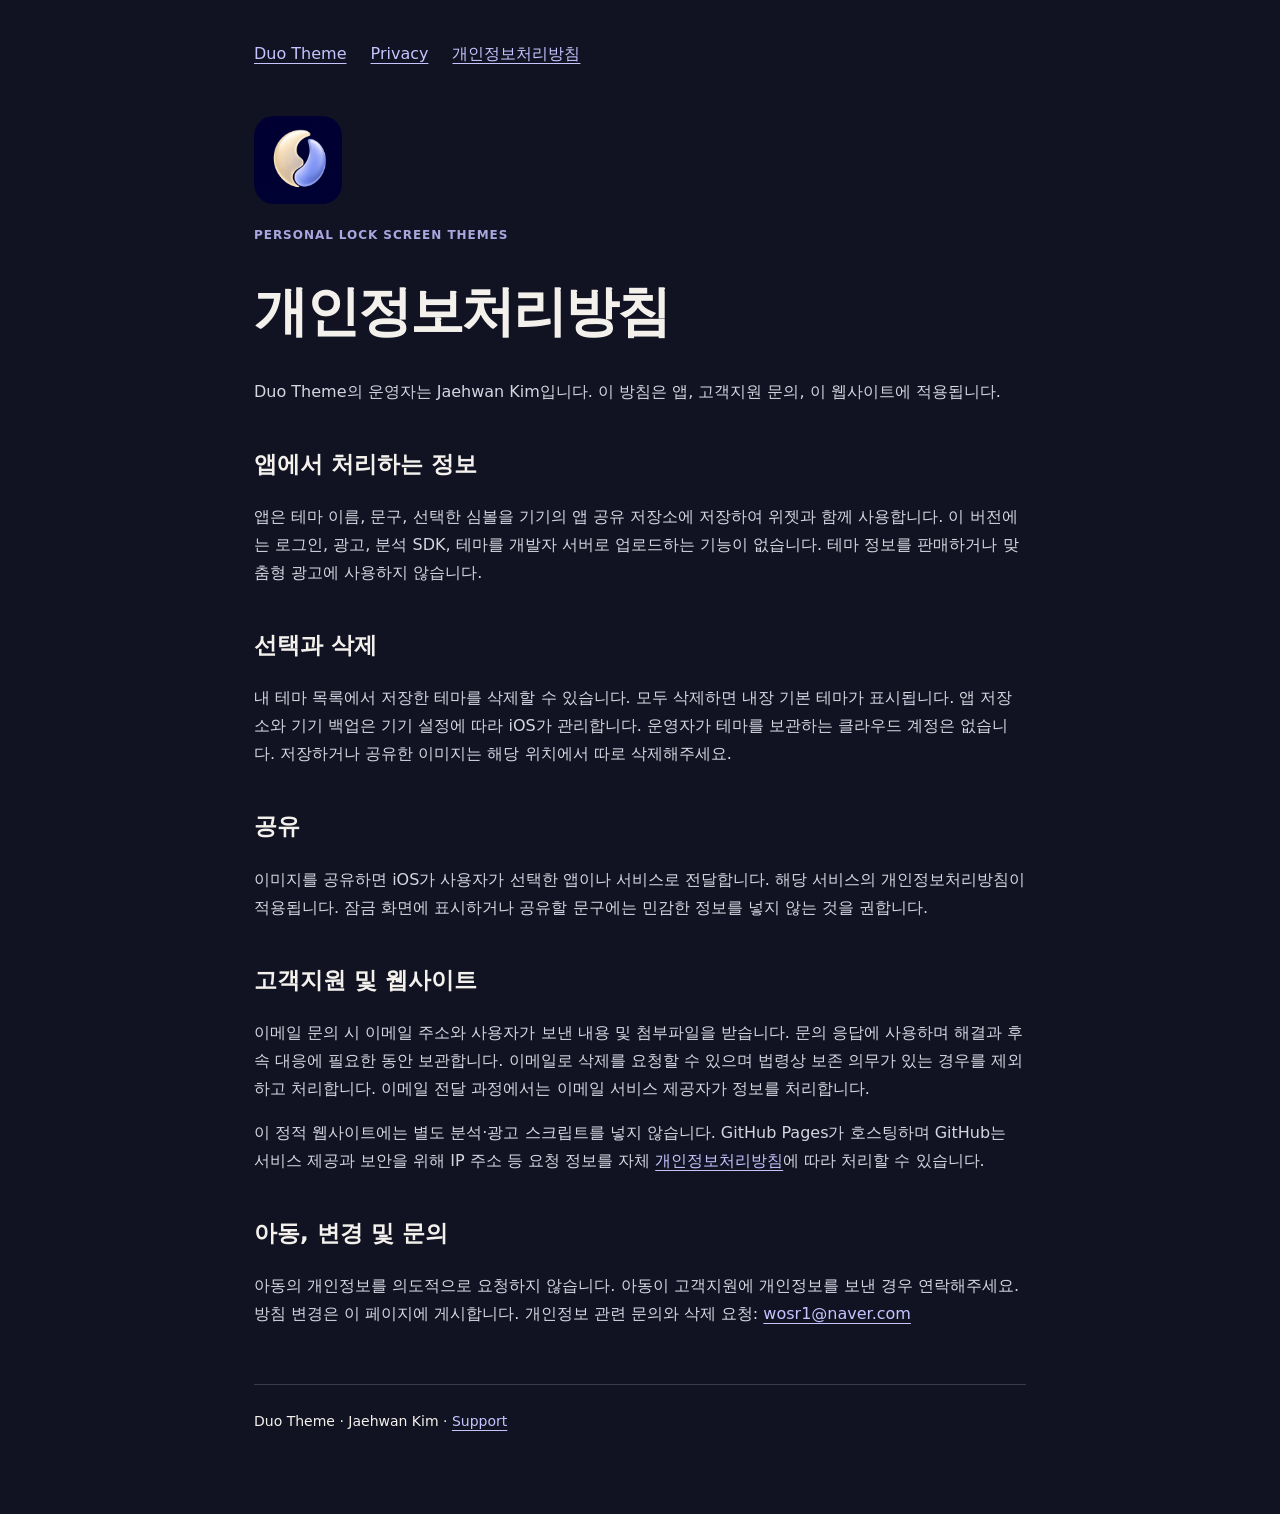
==== privacy-ko.html @ 1d3c8564 "feat: publish Duo Theme support and privacy pages" ====
<!doctype html><html lang="ko"><meta charset="utf-8"><meta name="viewport" content="width=device-width, initial-scale=1"><meta name="description" content="Duo Theme support and privacy information."><title>개인정보처리방침 | Duo Theme</title><link rel="stylesheet" href="style.css"><nav aria-label="Main"><a href="index.html">Duo Theme</a><a href="privacy.html">Privacy</a><a href="privacy-ko.html" lang="ko">개인정보처리방침</a></nav><header><img src="icon.png" alt="Duo Theme"><p class="tag">Personal Lock Screen themes</p></header><main><h1>개인정보처리방침</h1><p>Duo Theme의 운영자는 Jaehwan Kim입니다. 이 방침은 앱, 고객지원 문의, 이 웹사이트에 적용됩니다.</p>
<h2>앱에서 처리하는 정보</h2><p>앱은 테마 이름, 문구, 선택한 심볼을 기기의 앱 공유 저장소에 저장하여 위젯과 함께 사용합니다. 이 버전에는 로그인, 광고, 분석 SDK, 테마를 개발자 서버로 업로드하는 기능이 없습니다. 테마 정보를 판매하거나 맞춤형 광고에 사용하지 않습니다.</p>
<h2>선택과 삭제</h2><p>내 테마 목록에서 저장한 테마를 삭제할 수 있습니다. 모두 삭제하면 내장 기본 테마가 표시됩니다. 앱 저장소와 기기 백업은 기기 설정에 따라 iOS가 관리합니다. 운영자가 테마를 보관하는 클라우드 계정은 없습니다. 저장하거나 공유한 이미지는 해당 위치에서 따로 삭제해주세요.</p>
<h2>공유</h2><p>이미지를 공유하면 iOS가 사용자가 선택한 앱이나 서비스로 전달합니다. 해당 서비스의 개인정보처리방침이 적용됩니다. 잠금 화면에 표시하거나 공유할 문구에는 민감한 정보를 넣지 않는 것을 권합니다.</p>
<h2>고객지원 및 웹사이트</h2><p>이메일 문의 시 이메일 주소와 사용자가 보낸 내용 및 첨부파일을 받습니다. 문의 응답에 사용하며 해결과 후속 대응에 필요한 동안 보관합니다. 이메일로 삭제를 요청할 수 있으며 법령상 보존 의무가 있는 경우를 제외하고 처리합니다. 이메일 전달 과정에서는 이메일 서비스 제공자가 정보를 처리합니다.</p><p>이 정적 웹사이트에는 별도 분석·광고 스크립트를 넣지 않습니다. GitHub Pages가 호스팅하며 GitHub는 서비스 제공과 보안을 위해 IP 주소 등 요청 정보를 자체 <a href="https://docs.github.com/en/site-policy/privacy-policies/github-general-privacy-statement">개인정보처리방침</a>에 따라 처리할 수 있습니다.</p>
<h2>아동, 변경 및 문의</h2><p>아동의 개인정보를 의도적으로 요청하지 않습니다. 아동이 고객지원에 개인정보를 보낸 경우 연락해주세요. 방침 변경은 이 페이지에 게시합니다. 개인정보 관련 문의와 삭제 요청: <a href="mailto:wosr1@naver.com">wosr1@naver.com</a></p></main><footer>Duo Theme · Jaehwan Kim · <a href="mailto:wosr1@naver.com">Support</a></footer></html>
---- style.css ----
:root{color-scheme:light dark;font-family:ui-sans-serif,system-ui,-apple-system,sans-serif;background:#111322;color:#f4f1ed}*{box-sizing:border-box}body{max-width:820px;margin:auto;padding:40px 24px 80px;line-height:1.75}a{color:#c7c3ff;text-underline-offset:4px}nav{display:flex;gap:24px;flex-wrap:wrap;margin-bottom:48px}header{margin:32px 0}h1{font-size:clamp(34px,7vw,54px);line-height:1.1;letter-spacing:-.04em}h2{font-size:23px;margin-top:38px}p,li{color:#d6d6e1}img{width:88px;height:88px;border-radius:20px}section{margin-top:40px}footer{border-top:1px solid #393a4c;margin-top:56px;padding-top:24px;font-size:14px}.tag{color:#aaa6df;font-weight:650;letter-spacing:.08em;text-transform:uppercase;font-size:12px}
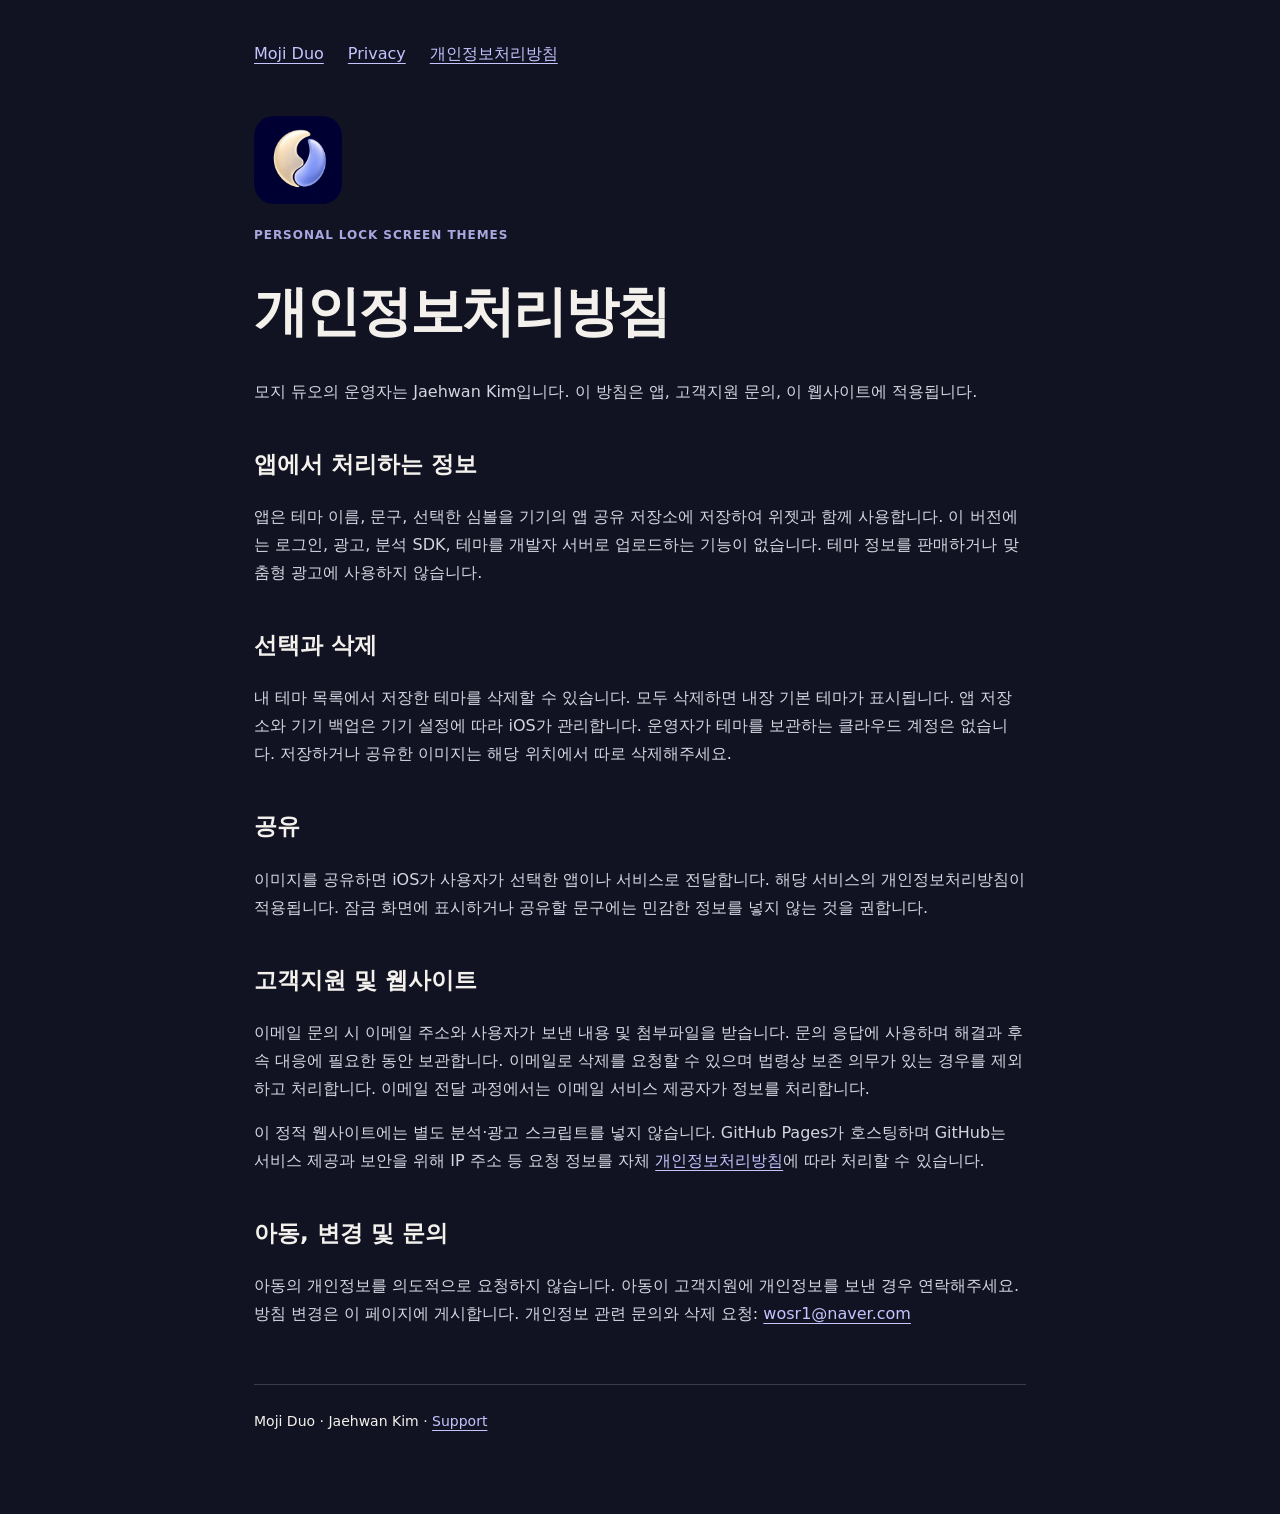
==== commit 00a4f5b5: "Rename app to Moji Duo on support and privacy pages Replace the old app name in page titles, headers" ====
--- a/privacy-ko.html
+++ b/privacy-ko.html
@@ -1,6 +1,6 @@
-<!doctype html><html lang="ko"><meta charset="utf-8"><meta name="viewport" content="width=device-width, initial-scale=1"><meta name="description" content="Duo Theme support and privacy information."><title>개인정보처리방침 | Duo Theme</title><link rel="stylesheet" href="style.css"><nav aria-label="Main"><a href="index.html">Duo Theme</a><a href="privacy.html">Privacy</a><a href="privacy-ko.html" lang="ko">개인정보처리방침</a></nav><header><img src="icon.png" alt="Duo Theme"><p class="tag">Personal Lock Screen themes</p></header><main><h1>개인정보처리방침</h1><p>Duo Theme의 운영자는 Jaehwan Kim입니다. 이 방침은 앱, 고객지원 문의, 이 웹사이트에 적용됩니다.</p>
+<!doctype html><html lang="ko"><meta charset="utf-8"><meta name="viewport" content="width=device-width, initial-scale=1"><meta name="description" content="Moji Duo support and privacy information."><title>개인정보처리방침 | 모지 듀오</title><link rel="stylesheet" href="style.css"><nav aria-label="Main"><a href="index.html">Moji Duo</a><a href="privacy.html">Privacy</a><a href="privacy-ko.html" lang="ko">개인정보처리방침</a></nav><header><img src="icon.png" alt="Moji Duo"><p class="tag">Personal Lock Screen themes</p></header><main><h1>개인정보처리방침</h1><p>모지 듀오의 운영자는 Jaehwan Kim입니다. 이 방침은 앱, 고객지원 문의, 이 웹사이트에 적용됩니다.</p>
 <h2>앱에서 처리하는 정보</h2><p>앱은 테마 이름, 문구, 선택한 심볼을 기기의 앱 공유 저장소에 저장하여 위젯과 함께 사용합니다. 이 버전에는 로그인, 광고, 분석 SDK, 테마를 개발자 서버로 업로드하는 기능이 없습니다. 테마 정보를 판매하거나 맞춤형 광고에 사용하지 않습니다.</p>
 <h2>선택과 삭제</h2><p>내 테마 목록에서 저장한 테마를 삭제할 수 있습니다. 모두 삭제하면 내장 기본 테마가 표시됩니다. 앱 저장소와 기기 백업은 기기 설정에 따라 iOS가 관리합니다. 운영자가 테마를 보관하는 클라우드 계정은 없습니다. 저장하거나 공유한 이미지는 해당 위치에서 따로 삭제해주세요.</p>
 <h2>공유</h2><p>이미지를 공유하면 iOS가 사용자가 선택한 앱이나 서비스로 전달합니다. 해당 서비스의 개인정보처리방침이 적용됩니다. 잠금 화면에 표시하거나 공유할 문구에는 민감한 정보를 넣지 않는 것을 권합니다.</p>
 <h2>고객지원 및 웹사이트</h2><p>이메일 문의 시 이메일 주소와 사용자가 보낸 내용 및 첨부파일을 받습니다. 문의 응답에 사용하며 해결과 후속 대응에 필요한 동안 보관합니다. 이메일로 삭제를 요청할 수 있으며 법령상 보존 의무가 있는 경우를 제외하고 처리합니다. 이메일 전달 과정에서는 이메일 서비스 제공자가 정보를 처리합니다.</p><p>이 정적 웹사이트에는 별도 분석·광고 스크립트를 넣지 않습니다. GitHub Pages가 호스팅하며 GitHub는 서비스 제공과 보안을 위해 IP 주소 등 요청 정보를 자체 <a href="https://docs.github.com/en/site-policy/privacy-policies/github-general-privacy-statement">개인정보처리방침</a>에 따라 처리할 수 있습니다.</p>
-<h2>아동, 변경 및 문의</h2><p>아동의 개인정보를 의도적으로 요청하지 않습니다. 아동이 고객지원에 개인정보를 보낸 경우 연락해주세요. 방침 변경은 이 페이지에 게시합니다. 개인정보 관련 문의와 삭제 요청: <a href="mailto:wosr1@naver.com">wosr1@naver.com</a></p></main><footer>Duo Theme · Jaehwan Kim · <a href="mailto:wosr1@naver.com">Support</a></footer></html>+<h2>아동, 변경 및 문의</h2><p>아동의 개인정보를 의도적으로 요청하지 않습니다. 아동이 고객지원에 개인정보를 보낸 경우 연락해주세요. 방침 변경은 이 페이지에 게시합니다. 개인정보 관련 문의와 삭제 요청: <a href="mailto:wosr1@naver.com">wosr1@naver.com</a></p></main><footer>Moji Duo · Jaehwan Kim · <a href="mailto:wosr1@naver.com">Support</a></footer></html>
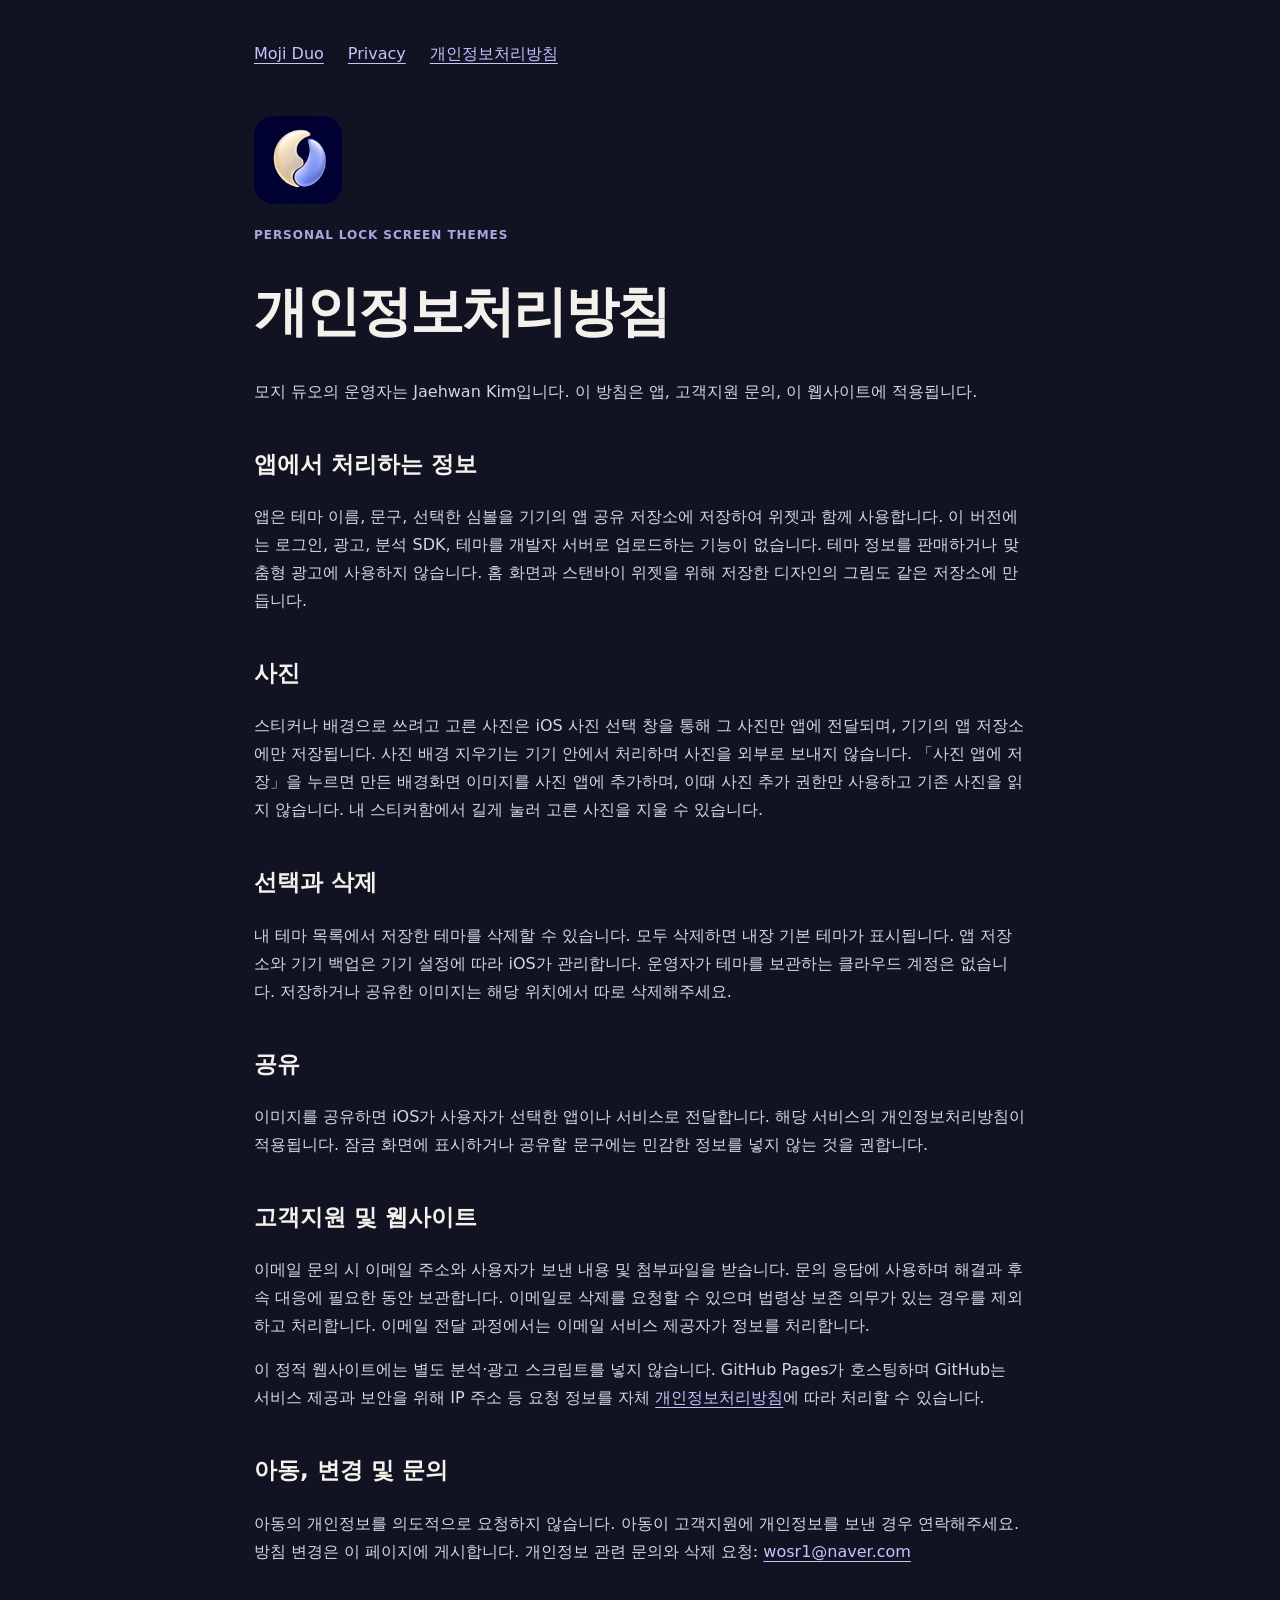
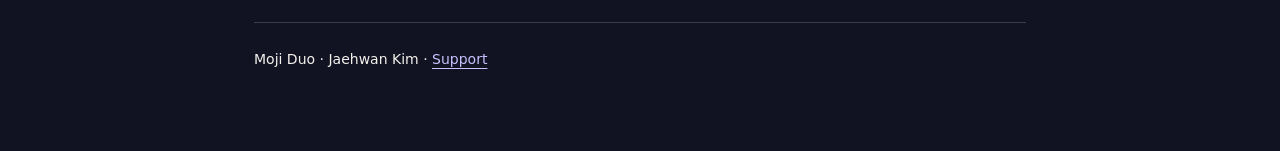
==== commit 651b8681: "Describe photo stickers, photo backgrounds, Photos saving and StandBy widget pictures in privacy pag" ====
--- a/privacy-ko.html
+++ b/privacy-ko.html
@@ -1,5 +1,6 @@
 <!doctype html><html lang="ko"><meta charset="utf-8"><meta name="viewport" content="width=device-width, initial-scale=1"><meta name="description" content="Moji Duo support and privacy information."><title>개인정보처리방침 | 모지 듀오</title><link rel="stylesheet" href="style.css"><nav aria-label="Main"><a href="index.html">Moji Duo</a><a href="privacy.html">Privacy</a><a href="privacy-ko.html" lang="ko">개인정보처리방침</a></nav><header><img src="icon.png" alt="Moji Duo"><p class="tag">Personal Lock Screen themes</p></header><main><h1>개인정보처리방침</h1><p>모지 듀오의 운영자는 Jaehwan Kim입니다. 이 방침은 앱, 고객지원 문의, 이 웹사이트에 적용됩니다.</p>
-<h2>앱에서 처리하는 정보</h2><p>앱은 테마 이름, 문구, 선택한 심볼을 기기의 앱 공유 저장소에 저장하여 위젯과 함께 사용합니다. 이 버전에는 로그인, 광고, 분석 SDK, 테마를 개발자 서버로 업로드하는 기능이 없습니다. 테마 정보를 판매하거나 맞춤형 광고에 사용하지 않습니다.</p>
+<h2>앱에서 처리하는 정보</h2><p>앱은 테마 이름, 문구, 선택한 심볼을 기기의 앱 공유 저장소에 저장하여 위젯과 함께 사용합니다. 이 버전에는 로그인, 광고, 분석 SDK, 테마를 개발자 서버로 업로드하는 기능이 없습니다. 테마 정보를 판매하거나 맞춤형 광고에 사용하지 않습니다. 홈 화면과 스탠바이 위젯을 위해 저장한 디자인의 그림도 같은 저장소에 만듭니다.</p>
+<h2>사진</h2><p>스티커나 배경으로 쓰려고 고른 사진은 iOS 사진 선택 창을 통해 그 사진만 앱에 전달되며, 기기의 앱 저장소에만 저장됩니다. 사진 배경 지우기는 기기 안에서 처리하며 사진을 외부로 보내지 않습니다. 「사진 앱에 저장」을 누르면 만든 배경화면 이미지를 사진 앱에 추가하며, 이때 사진 추가 권한만 사용하고 기존 사진을 읽지 않습니다. 내 스티커함에서 길게 눌러 고른 사진을 지울 수 있습니다.</p>
 <h2>선택과 삭제</h2><p>내 테마 목록에서 저장한 테마를 삭제할 수 있습니다. 모두 삭제하면 내장 기본 테마가 표시됩니다. 앱 저장소와 기기 백업은 기기 설정에 따라 iOS가 관리합니다. 운영자가 테마를 보관하는 클라우드 계정은 없습니다. 저장하거나 공유한 이미지는 해당 위치에서 따로 삭제해주세요.</p>
 <h2>공유</h2><p>이미지를 공유하면 iOS가 사용자가 선택한 앱이나 서비스로 전달합니다. 해당 서비스의 개인정보처리방침이 적용됩니다. 잠금 화면에 표시하거나 공유할 문구에는 민감한 정보를 넣지 않는 것을 권합니다.</p>
 <h2>고객지원 및 웹사이트</h2><p>이메일 문의 시 이메일 주소와 사용자가 보낸 내용 및 첨부파일을 받습니다. 문의 응답에 사용하며 해결과 후속 대응에 필요한 동안 보관합니다. 이메일로 삭제를 요청할 수 있으며 법령상 보존 의무가 있는 경우를 제외하고 처리합니다. 이메일 전달 과정에서는 이메일 서비스 제공자가 정보를 처리합니다.</p><p>이 정적 웹사이트에는 별도 분석·광고 스크립트를 넣지 않습니다. GitHub Pages가 호스팅하며 GitHub는 서비스 제공과 보안을 위해 IP 주소 등 요청 정보를 자체 <a href="https://docs.github.com/en/site-policy/privacy-policies/github-general-privacy-statement">개인정보처리방침</a>에 따라 처리할 수 있습니다.</p>
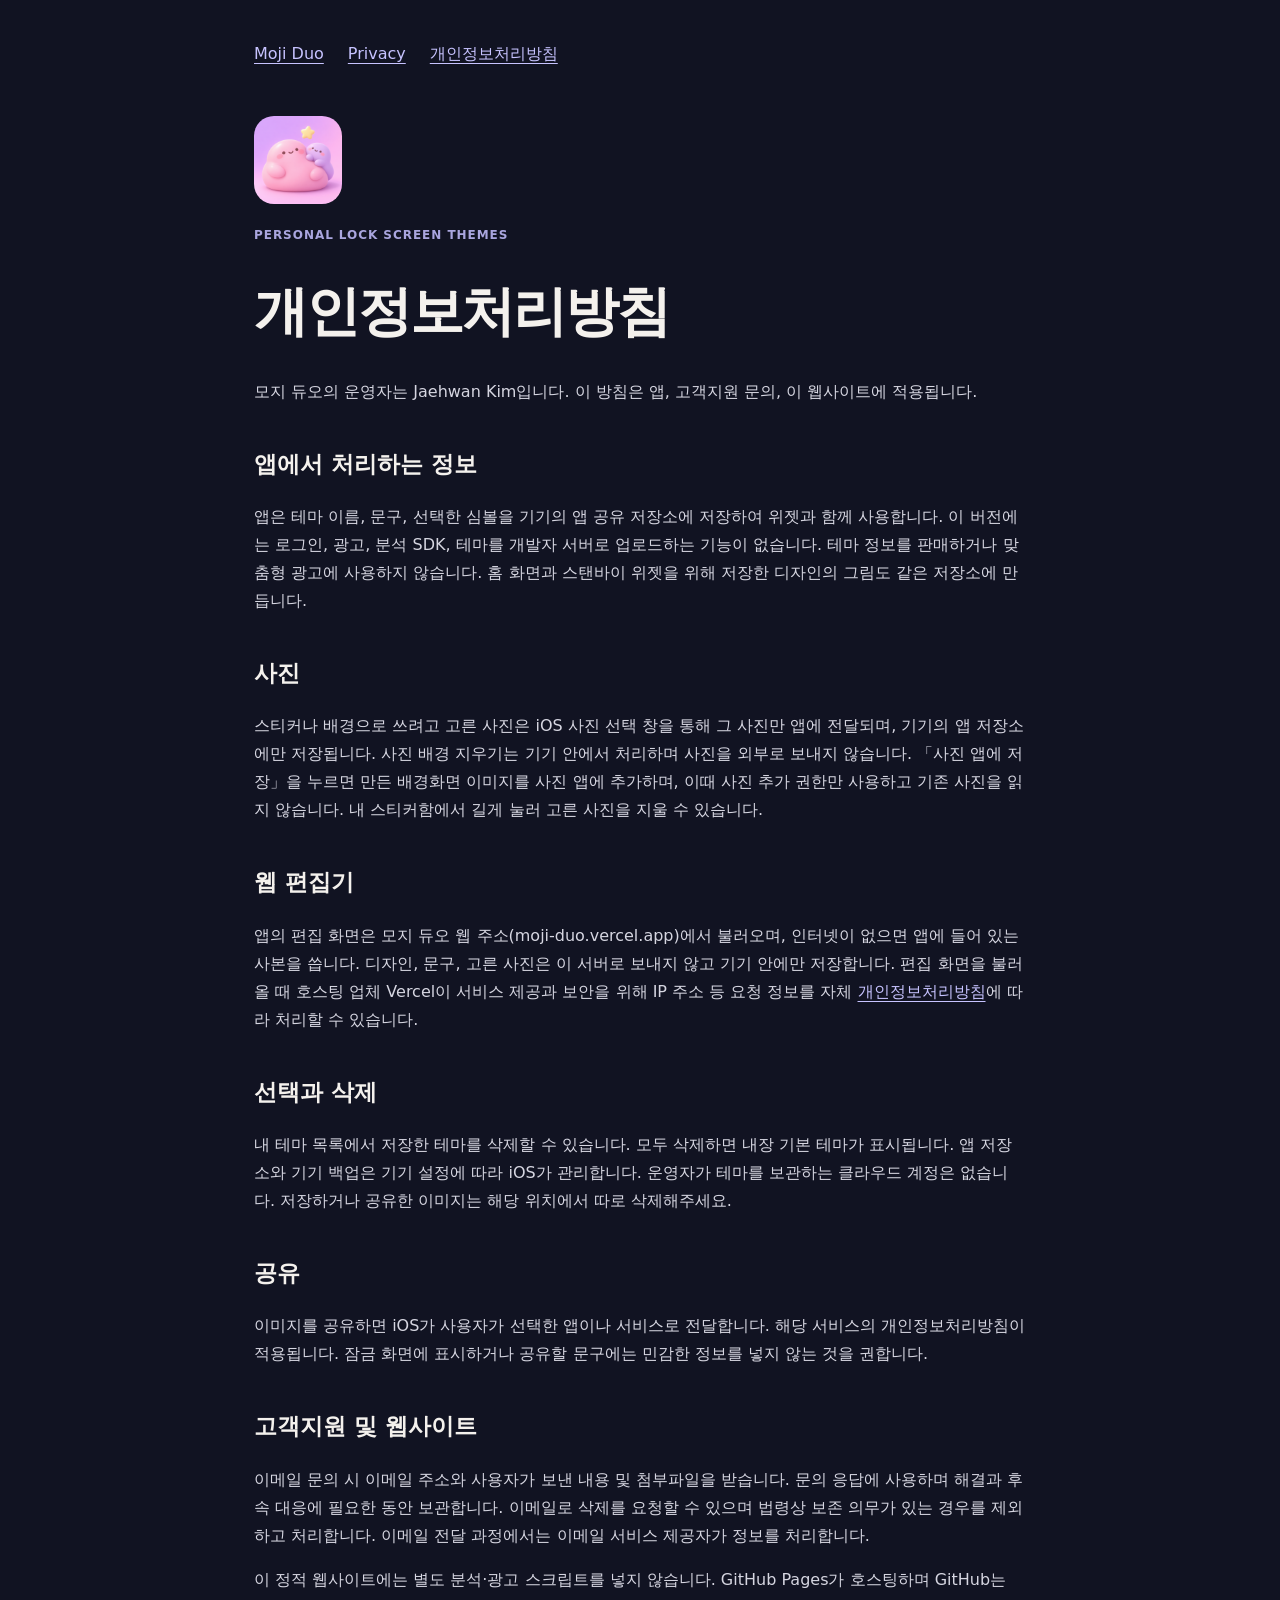
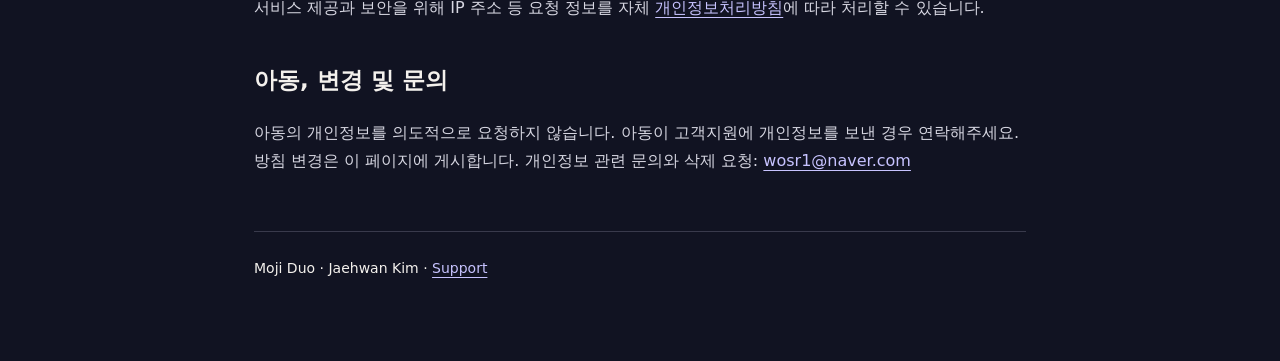
==== commit be8053df: "Explain that the app loads its editor from moji-duo.vercel.app and what the host may process Co-Auth" ====
--- a/privacy-ko.html
+++ b/privacy-ko.html
@@ -1,6 +1,7 @@
 <!doctype html><html lang="ko"><meta charset="utf-8"><meta name="viewport" content="width=device-width, initial-scale=1"><meta name="description" content="Moji Duo support and privacy information."><title>개인정보처리방침 | 모지 듀오</title><link rel="stylesheet" href="style.css"><nav aria-label="Main"><a href="index.html">Moji Duo</a><a href="privacy.html">Privacy</a><a href="privacy-ko.html" lang="ko">개인정보처리방침</a></nav><header><img src="icon.png" alt="Moji Duo"><p class="tag">Personal Lock Screen themes</p></header><main><h1>개인정보처리방침</h1><p>모지 듀오의 운영자는 Jaehwan Kim입니다. 이 방침은 앱, 고객지원 문의, 이 웹사이트에 적용됩니다.</p>
 <h2>앱에서 처리하는 정보</h2><p>앱은 테마 이름, 문구, 선택한 심볼을 기기의 앱 공유 저장소에 저장하여 위젯과 함께 사용합니다. 이 버전에는 로그인, 광고, 분석 SDK, 테마를 개발자 서버로 업로드하는 기능이 없습니다. 테마 정보를 판매하거나 맞춤형 광고에 사용하지 않습니다. 홈 화면과 스탠바이 위젯을 위해 저장한 디자인의 그림도 같은 저장소에 만듭니다.</p>
 <h2>사진</h2><p>스티커나 배경으로 쓰려고 고른 사진은 iOS 사진 선택 창을 통해 그 사진만 앱에 전달되며, 기기의 앱 저장소에만 저장됩니다. 사진 배경 지우기는 기기 안에서 처리하며 사진을 외부로 보내지 않습니다. 「사진 앱에 저장」을 누르면 만든 배경화면 이미지를 사진 앱에 추가하며, 이때 사진 추가 권한만 사용하고 기존 사진을 읽지 않습니다. 내 스티커함에서 길게 눌러 고른 사진을 지울 수 있습니다.</p>
+<h2>웹 편집기</h2><p>앱의 편집 화면은 모지 듀오 웹 주소(moji-duo.vercel.app)에서 불러오며, 인터넷이 없으면 앱에 들어 있는 사본을 씁니다. 디자인, 문구, 고른 사진은 이 서버로 보내지 않고 기기 안에만 저장합니다. 편집 화면을 불러올 때 호스팅 업체 Vercel이 서비스 제공과 보안을 위해 IP 주소 등 요청 정보를 자체 <a href="https://vercel.com/legal/privacy-policy">개인정보처리방침</a>에 따라 처리할 수 있습니다.</p>
 <h2>선택과 삭제</h2><p>내 테마 목록에서 저장한 테마를 삭제할 수 있습니다. 모두 삭제하면 내장 기본 테마가 표시됩니다. 앱 저장소와 기기 백업은 기기 설정에 따라 iOS가 관리합니다. 운영자가 테마를 보관하는 클라우드 계정은 없습니다. 저장하거나 공유한 이미지는 해당 위치에서 따로 삭제해주세요.</p>
 <h2>공유</h2><p>이미지를 공유하면 iOS가 사용자가 선택한 앱이나 서비스로 전달합니다. 해당 서비스의 개인정보처리방침이 적용됩니다. 잠금 화면에 표시하거나 공유할 문구에는 민감한 정보를 넣지 않는 것을 권합니다.</p>
 <h2>고객지원 및 웹사이트</h2><p>이메일 문의 시 이메일 주소와 사용자가 보낸 내용 및 첨부파일을 받습니다. 문의 응답에 사용하며 해결과 후속 대응에 필요한 동안 보관합니다. 이메일로 삭제를 요청할 수 있으며 법령상 보존 의무가 있는 경우를 제외하고 처리합니다. 이메일 전달 과정에서는 이메일 서비스 제공자가 정보를 처리합니다.</p><p>이 정적 웹사이트에는 별도 분석·광고 스크립트를 넣지 않습니다. GitHub Pages가 호스팅하며 GitHub는 서비스 제공과 보안을 위해 IP 주소 등 요청 정보를 자체 <a href="https://docs.github.com/en/site-policy/privacy-policies/github-general-privacy-statement">개인정보처리방침</a>에 따라 처리할 수 있습니다.</p>
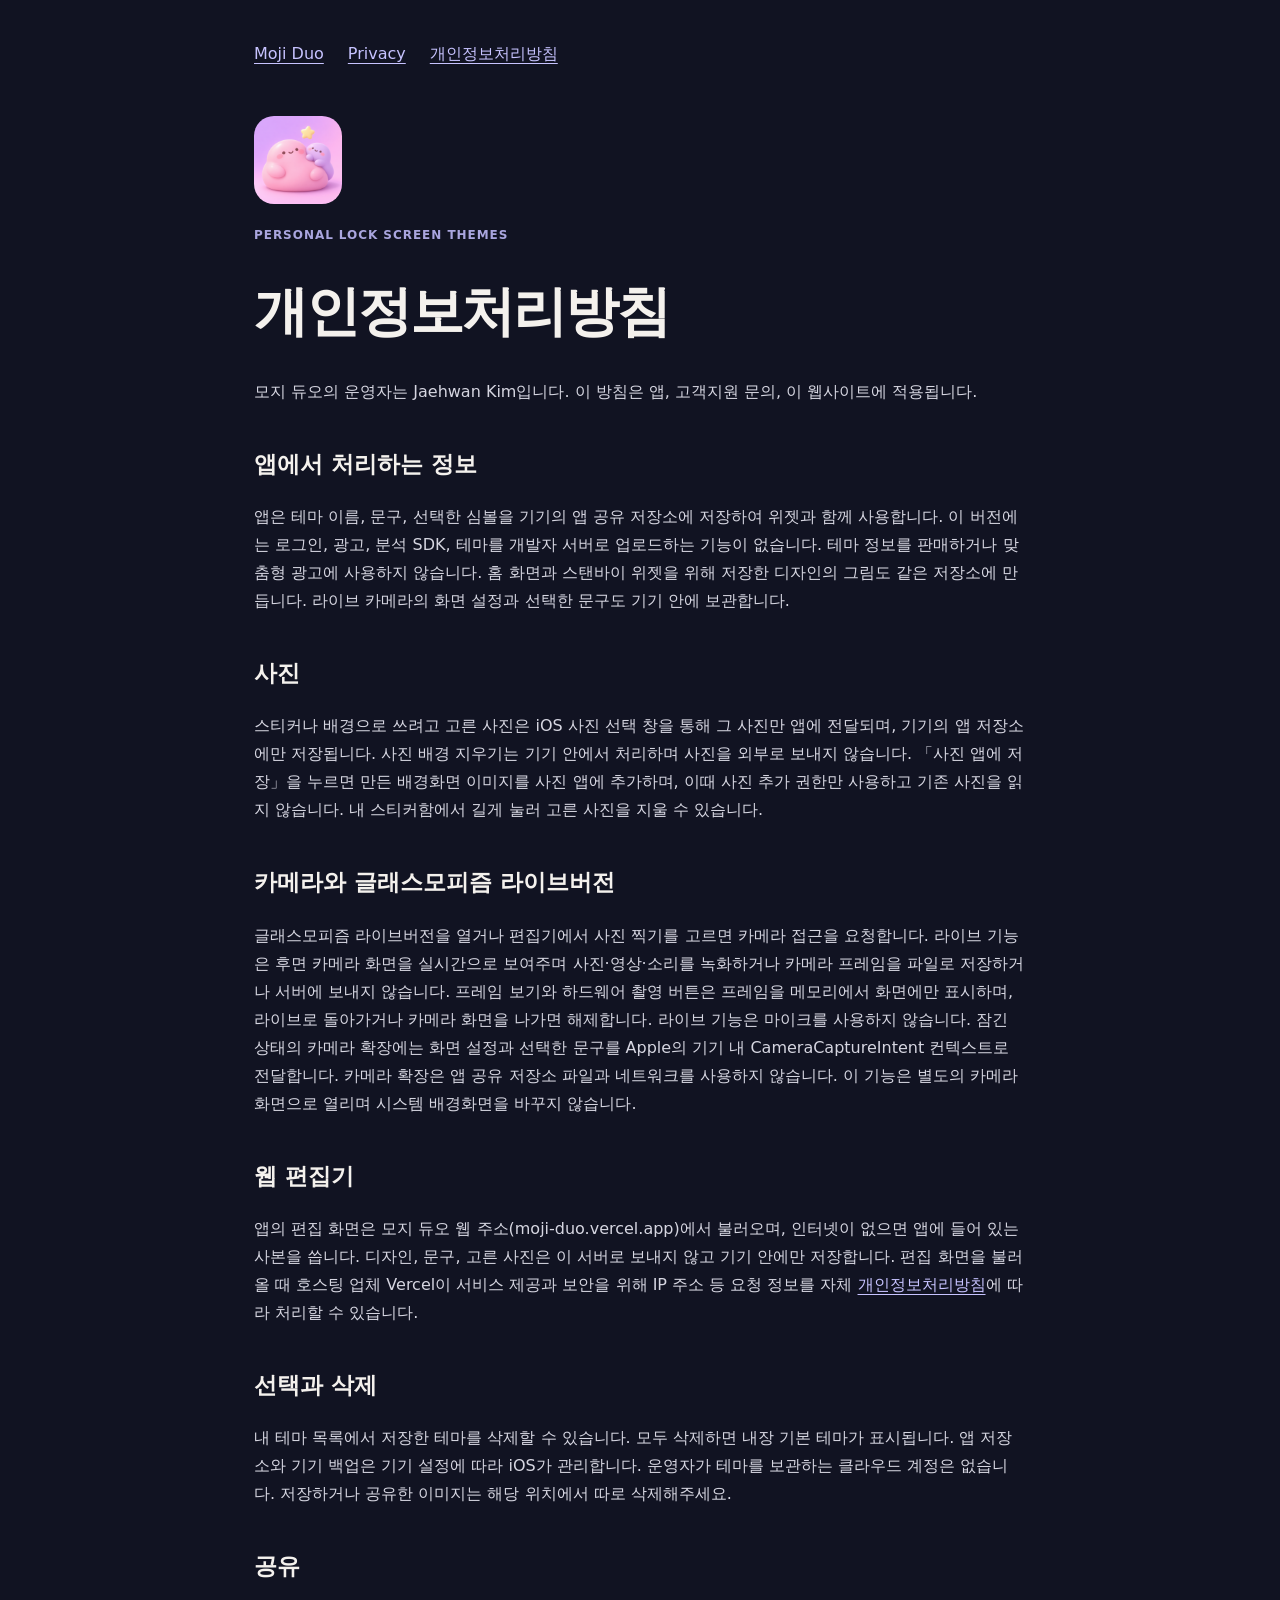
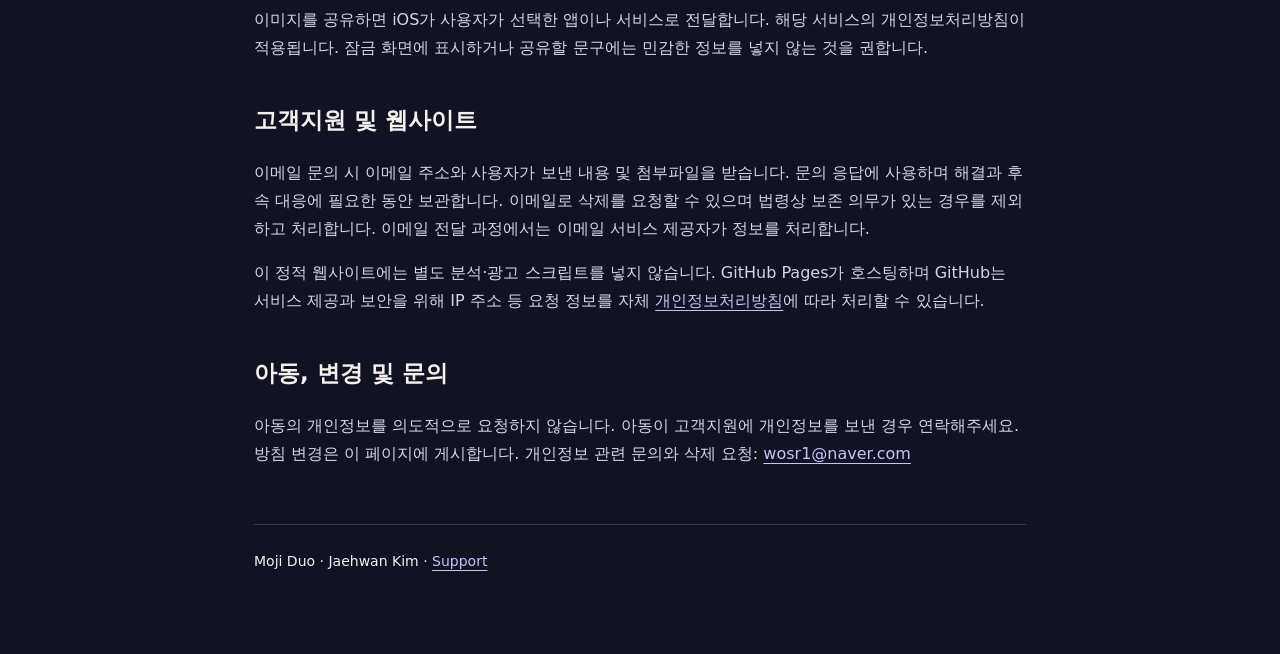
==== commit 7e7268a7: "Add Glassmorphism Live camera privacy details" ====
--- a/privacy-ko.html
+++ b/privacy-ko.html
@@ -1,6 +1,7 @@
 <!doctype html><html lang="ko"><meta charset="utf-8"><meta name="viewport" content="width=device-width, initial-scale=1"><meta name="description" content="Moji Duo support and privacy information."><title>개인정보처리방침 | 모지 듀오</title><link rel="stylesheet" href="style.css"><nav aria-label="Main"><a href="index.html">Moji Duo</a><a href="privacy.html">Privacy</a><a href="privacy-ko.html" lang="ko">개인정보처리방침</a></nav><header><img src="icon.png" alt="Moji Duo"><p class="tag">Personal Lock Screen themes</p></header><main><h1>개인정보처리방침</h1><p>모지 듀오의 운영자는 Jaehwan Kim입니다. 이 방침은 앱, 고객지원 문의, 이 웹사이트에 적용됩니다.</p>
-<h2>앱에서 처리하는 정보</h2><p>앱은 테마 이름, 문구, 선택한 심볼을 기기의 앱 공유 저장소에 저장하여 위젯과 함께 사용합니다. 이 버전에는 로그인, 광고, 분석 SDK, 테마를 개발자 서버로 업로드하는 기능이 없습니다. 테마 정보를 판매하거나 맞춤형 광고에 사용하지 않습니다. 홈 화면과 스탠바이 위젯을 위해 저장한 디자인의 그림도 같은 저장소에 만듭니다.</p>
+<h2>앱에서 처리하는 정보</h2><p>앱은 테마 이름, 문구, 선택한 심볼을 기기의 앱 공유 저장소에 저장하여 위젯과 함께 사용합니다. 이 버전에는 로그인, 광고, 분석 SDK, 테마를 개발자 서버로 업로드하는 기능이 없습니다. 테마 정보를 판매하거나 맞춤형 광고에 사용하지 않습니다. 홈 화면과 스탠바이 위젯을 위해 저장한 디자인의 그림도 같은 저장소에 만듭니다. 라이브 카메라의 화면 설정과 선택한 문구도 기기 안에 보관합니다.</p>
 <h2>사진</h2><p>스티커나 배경으로 쓰려고 고른 사진은 iOS 사진 선택 창을 통해 그 사진만 앱에 전달되며, 기기의 앱 저장소에만 저장됩니다. 사진 배경 지우기는 기기 안에서 처리하며 사진을 외부로 보내지 않습니다. 「사진 앱에 저장」을 누르면 만든 배경화면 이미지를 사진 앱에 추가하며, 이때 사진 추가 권한만 사용하고 기존 사진을 읽지 않습니다. 내 스티커함에서 길게 눌러 고른 사진을 지울 수 있습니다.</p>
+<h2>카메라와 글래스모피즘 라이브버전</h2><p>글래스모피즘 라이브버전을 열거나 편집기에서 사진 찍기를 고르면 카메라 접근을 요청합니다. 라이브 기능은 후면 카메라 화면을 실시간으로 보여주며 사진·영상·소리를 녹화하거나 카메라 프레임을 파일로 저장하거나 서버에 보내지 않습니다. 프레임 보기와 하드웨어 촬영 버튼은 프레임을 메모리에서 화면에만 표시하며, 라이브로 돌아가거나 카메라 화면을 나가면 해제합니다. 라이브 기능은 마이크를 사용하지 않습니다. 잠긴 상태의 카메라 확장에는 화면 설정과 선택한 문구를 Apple의 기기 내 CameraCaptureIntent 컨텍스트로 전달합니다. 카메라 확장은 앱 공유 저장소 파일과 네트워크를 사용하지 않습니다. 이 기능은 별도의 카메라 화면으로 열리며 시스템 배경화면을 바꾸지 않습니다.</p>
 <h2>웹 편집기</h2><p>앱의 편집 화면은 모지 듀오 웹 주소(moji-duo.vercel.app)에서 불러오며, 인터넷이 없으면 앱에 들어 있는 사본을 씁니다. 디자인, 문구, 고른 사진은 이 서버로 보내지 않고 기기 안에만 저장합니다. 편집 화면을 불러올 때 호스팅 업체 Vercel이 서비스 제공과 보안을 위해 IP 주소 등 요청 정보를 자체 <a href="https://vercel.com/legal/privacy-policy">개인정보처리방침</a>에 따라 처리할 수 있습니다.</p>
 <h2>선택과 삭제</h2><p>내 테마 목록에서 저장한 테마를 삭제할 수 있습니다. 모두 삭제하면 내장 기본 테마가 표시됩니다. 앱 저장소와 기기 백업은 기기 설정에 따라 iOS가 관리합니다. 운영자가 테마를 보관하는 클라우드 계정은 없습니다. 저장하거나 공유한 이미지는 해당 위치에서 따로 삭제해주세요.</p>
 <h2>공유</h2><p>이미지를 공유하면 iOS가 사용자가 선택한 앱이나 서비스로 전달합니다. 해당 서비스의 개인정보처리방침이 적용됩니다. 잠금 화면에 표시하거나 공유할 문구에는 민감한 정보를 넣지 않는 것을 권합니다.</p>
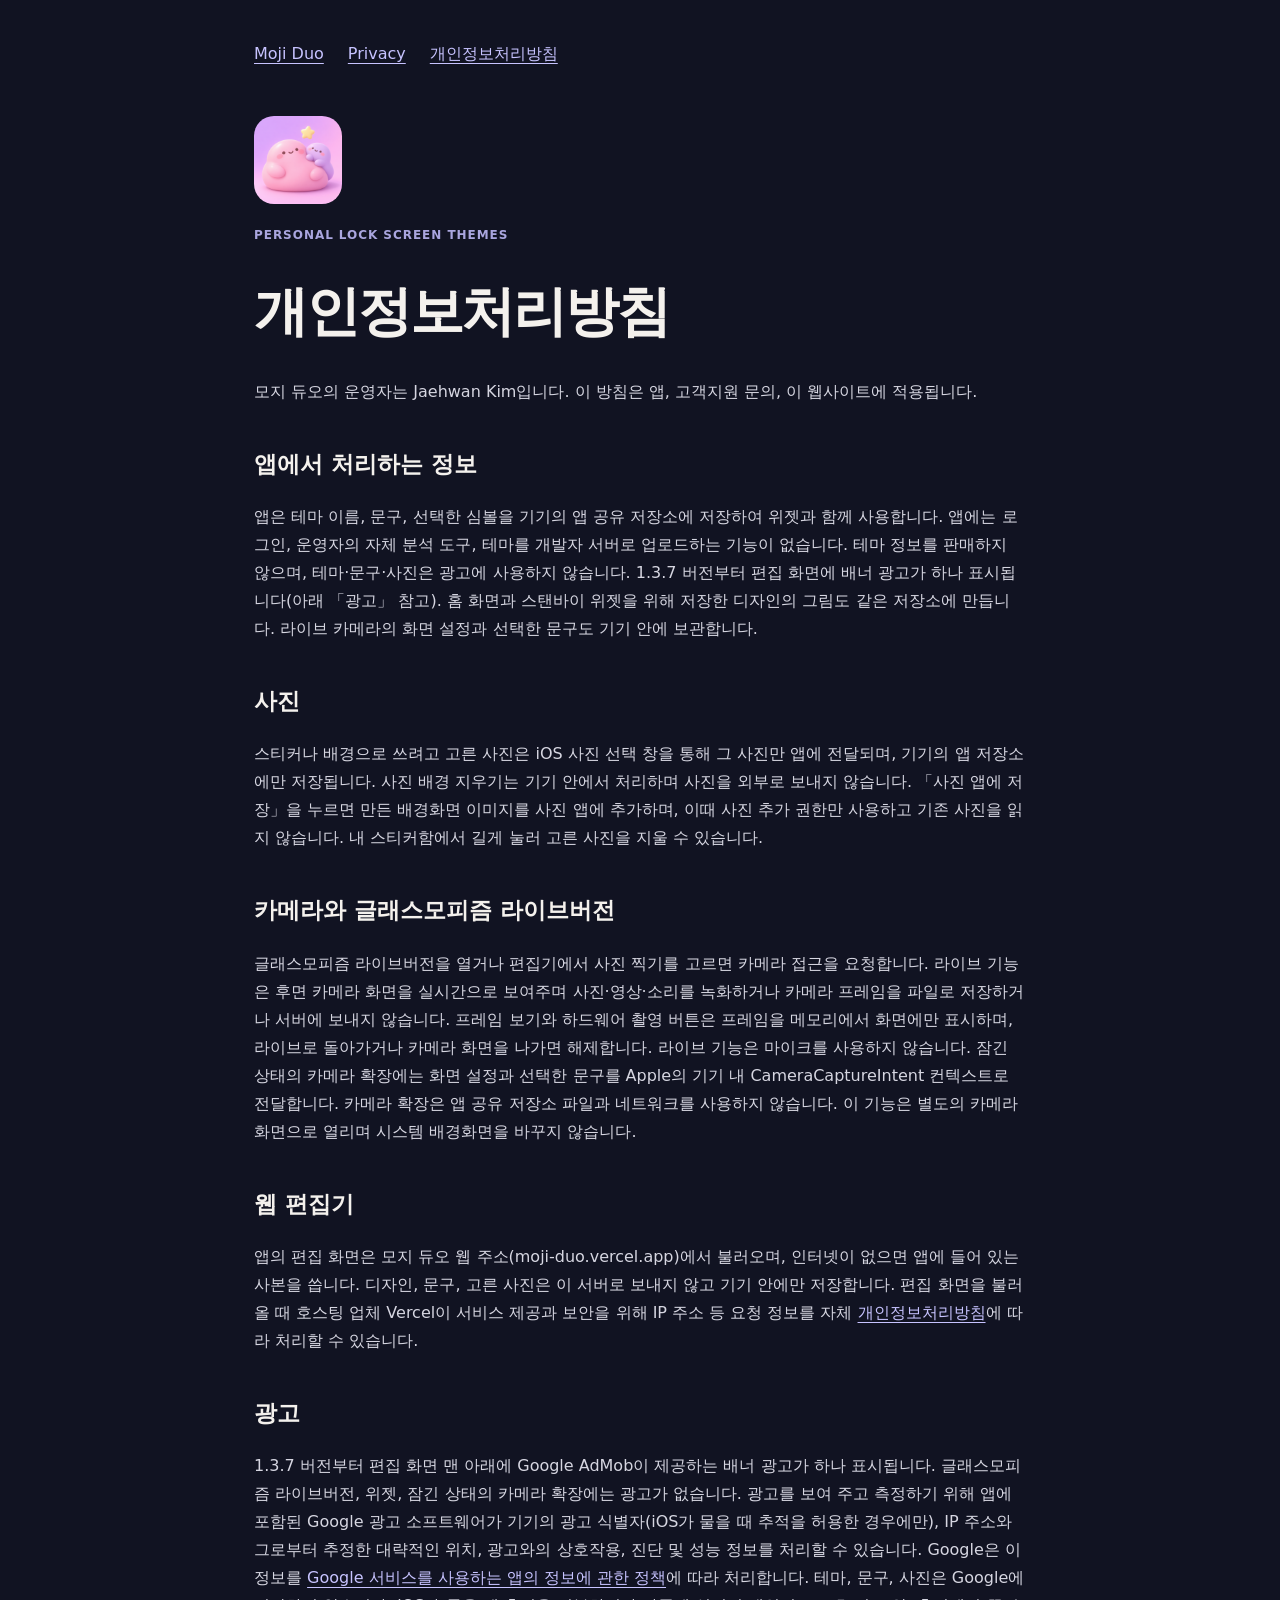
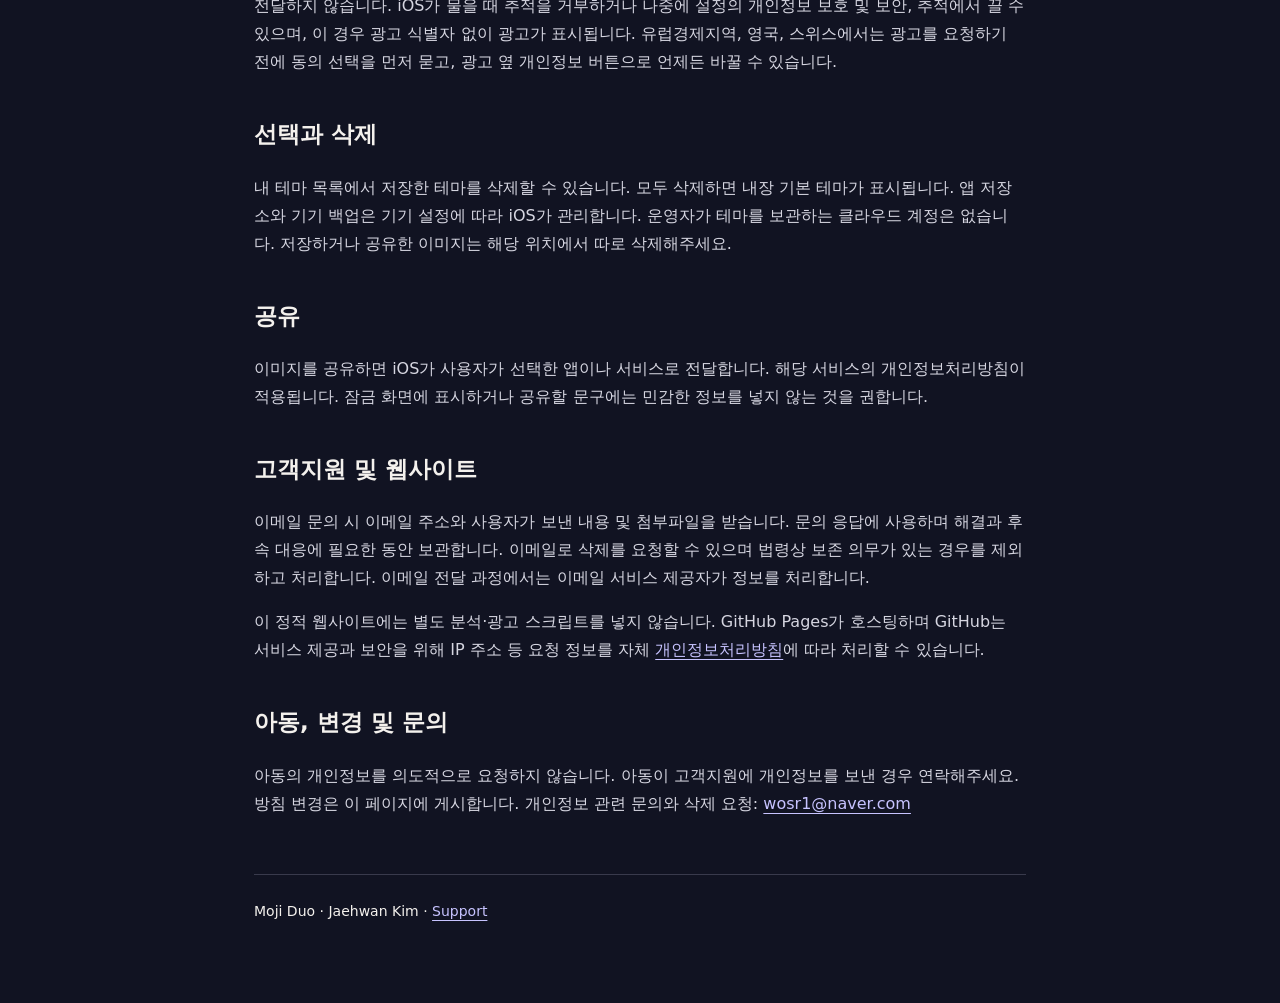
==== commit f1d406e9: "Describe the banner ad shown under the editor from version 1.3.7 (privacy-ko.html)" ====
--- a/privacy-ko.html
+++ b/privacy-ko.html
@@ -1,8 +1,9 @@
 <!doctype html><html lang="ko"><meta charset="utf-8"><meta name="viewport" content="width=device-width, initial-scale=1"><meta name="description" content="Moji Duo support and privacy information."><title>개인정보처리방침 | 모지 듀오</title><link rel="stylesheet" href="style.css"><nav aria-label="Main"><a href="index.html">Moji Duo</a><a href="privacy.html">Privacy</a><a href="privacy-ko.html" lang="ko">개인정보처리방침</a></nav><header><img src="icon.png" alt="Moji Duo"><p class="tag">Personal Lock Screen themes</p></header><main><h1>개인정보처리방침</h1><p>모지 듀오의 운영자는 Jaehwan Kim입니다. 이 방침은 앱, 고객지원 문의, 이 웹사이트에 적용됩니다.</p>
-<h2>앱에서 처리하는 정보</h2><p>앱은 테마 이름, 문구, 선택한 심볼을 기기의 앱 공유 저장소에 저장하여 위젯과 함께 사용합니다. 이 버전에는 로그인, 광고, 분석 SDK, 테마를 개발자 서버로 업로드하는 기능이 없습니다. 테마 정보를 판매하거나 맞춤형 광고에 사용하지 않습니다. 홈 화면과 스탠바이 위젯을 위해 저장한 디자인의 그림도 같은 저장소에 만듭니다. 라이브 카메라의 화면 설정과 선택한 문구도 기기 안에 보관합니다.</p>
+<h2>앱에서 처리하는 정보</h2><p>앱은 테마 이름, 문구, 선택한 심볼을 기기의 앱 공유 저장소에 저장하여 위젯과 함께 사용합니다. 앱에는 로그인, 운영자의 자체 분석 도구, 테마를 개발자 서버로 업로드하는 기능이 없습니다. 테마 정보를 판매하지 않으며, 테마·문구·사진은 광고에 사용하지 않습니다. 1.3.7 버전부터 편집 화면에 배너 광고가 하나 표시됩니다(아래 「광고」 참고). 홈 화면과 스탠바이 위젯을 위해 저장한 디자인의 그림도 같은 저장소에 만듭니다. 라이브 카메라의 화면 설정과 선택한 문구도 기기 안에 보관합니다.</p>
 <h2>사진</h2><p>스티커나 배경으로 쓰려고 고른 사진은 iOS 사진 선택 창을 통해 그 사진만 앱에 전달되며, 기기의 앱 저장소에만 저장됩니다. 사진 배경 지우기는 기기 안에서 처리하며 사진을 외부로 보내지 않습니다. 「사진 앱에 저장」을 누르면 만든 배경화면 이미지를 사진 앱에 추가하며, 이때 사진 추가 권한만 사용하고 기존 사진을 읽지 않습니다. 내 스티커함에서 길게 눌러 고른 사진을 지울 수 있습니다.</p>
 <h2>카메라와 글래스모피즘 라이브버전</h2><p>글래스모피즘 라이브버전을 열거나 편집기에서 사진 찍기를 고르면 카메라 접근을 요청합니다. 라이브 기능은 후면 카메라 화면을 실시간으로 보여주며 사진·영상·소리를 녹화하거나 카메라 프레임을 파일로 저장하거나 서버에 보내지 않습니다. 프레임 보기와 하드웨어 촬영 버튼은 프레임을 메모리에서 화면에만 표시하며, 라이브로 돌아가거나 카메라 화면을 나가면 해제합니다. 라이브 기능은 마이크를 사용하지 않습니다. 잠긴 상태의 카메라 확장에는 화면 설정과 선택한 문구를 Apple의 기기 내 CameraCaptureIntent 컨텍스트로 전달합니다. 카메라 확장은 앱 공유 저장소 파일과 네트워크를 사용하지 않습니다. 이 기능은 별도의 카메라 화면으로 열리며 시스템 배경화면을 바꾸지 않습니다.</p>
 <h2>웹 편집기</h2><p>앱의 편집 화면은 모지 듀오 웹 주소(moji-duo.vercel.app)에서 불러오며, 인터넷이 없으면 앱에 들어 있는 사본을 씁니다. 디자인, 문구, 고른 사진은 이 서버로 보내지 않고 기기 안에만 저장합니다. 편집 화면을 불러올 때 호스팅 업체 Vercel이 서비스 제공과 보안을 위해 IP 주소 등 요청 정보를 자체 <a href="https://vercel.com/legal/privacy-policy">개인정보처리방침</a>에 따라 처리할 수 있습니다.</p>
+<h2>광고</h2><p>1.3.7 버전부터 편집 화면 맨 아래에 Google AdMob이 제공하는 배너 광고가 하나 표시됩니다. 글래스모피즘 라이브버전, 위젯, 잠긴 상태의 카메라 확장에는 광고가 없습니다. 광고를 보여 주고 측정하기 위해 앱에 포함된 Google 광고 소프트웨어가 기기의 광고 식별자(iOS가 물을 때 추적을 허용한 경우에만), IP 주소와 그로부터 추정한 대략적인 위치, 광고와의 상호작용, 진단 및 성능 정보를 처리할 수 있습니다. Google은 이 정보를 <a href="https://policies.google.com/technologies/partner-sites">Google 서비스를 사용하는 앱의 정보에 관한 정책</a>에 따라 처리합니다. 테마, 문구, 사진은 Google에 전달하지 않습니다. iOS가 물을 때 추적을 거부하거나 나중에 설정의 개인정보 보호 및 보안, 추적에서 끌 수 있으며, 이 경우 광고 식별자 없이 광고가 표시됩니다. 유럽경제지역, 영국, 스위스에서는 광고를 요청하기 전에 동의 선택을 먼저 묻고, 광고 옆 개인정보 버튼으로 언제든 바꿀 수 있습니다.</p>
 <h2>선택과 삭제</h2><p>내 테마 목록에서 저장한 테마를 삭제할 수 있습니다. 모두 삭제하면 내장 기본 테마가 표시됩니다. 앱 저장소와 기기 백업은 기기 설정에 따라 iOS가 관리합니다. 운영자가 테마를 보관하는 클라우드 계정은 없습니다. 저장하거나 공유한 이미지는 해당 위치에서 따로 삭제해주세요.</p>
 <h2>공유</h2><p>이미지를 공유하면 iOS가 사용자가 선택한 앱이나 서비스로 전달합니다. 해당 서비스의 개인정보처리방침이 적용됩니다. 잠금 화면에 표시하거나 공유할 문구에는 민감한 정보를 넣지 않는 것을 권합니다.</p>
 <h2>고객지원 및 웹사이트</h2><p>이메일 문의 시 이메일 주소와 사용자가 보낸 내용 및 첨부파일을 받습니다. 문의 응답에 사용하며 해결과 후속 대응에 필요한 동안 보관합니다. 이메일로 삭제를 요청할 수 있으며 법령상 보존 의무가 있는 경우를 제외하고 처리합니다. 이메일 전달 과정에서는 이메일 서비스 제공자가 정보를 처리합니다.</p><p>이 정적 웹사이트에는 별도 분석·광고 스크립트를 넣지 않습니다. GitHub Pages가 호스팅하며 GitHub는 서비스 제공과 보안을 위해 IP 주소 등 요청 정보를 자체 <a href="https://docs.github.com/en/site-policy/privacy-policies/github-general-privacy-statement">개인정보처리방침</a>에 따라 처리할 수 있습니다.</p>
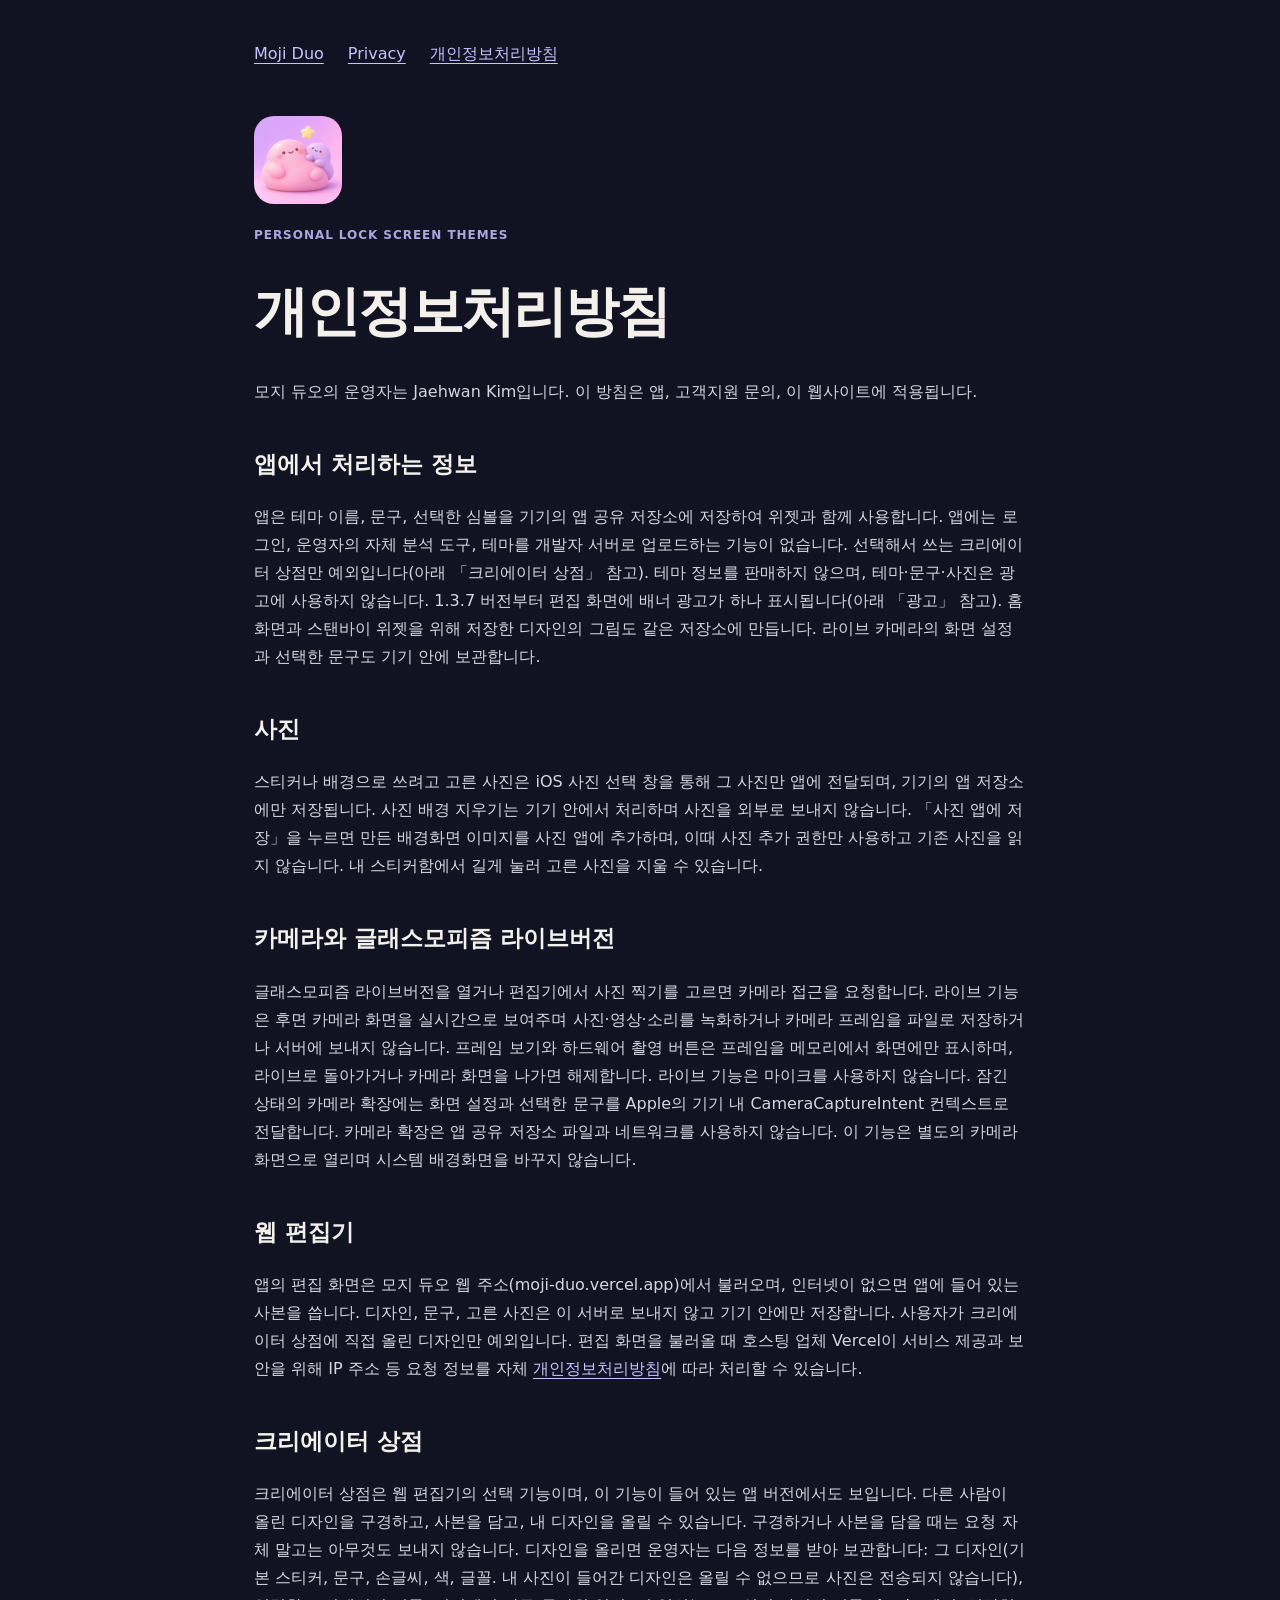
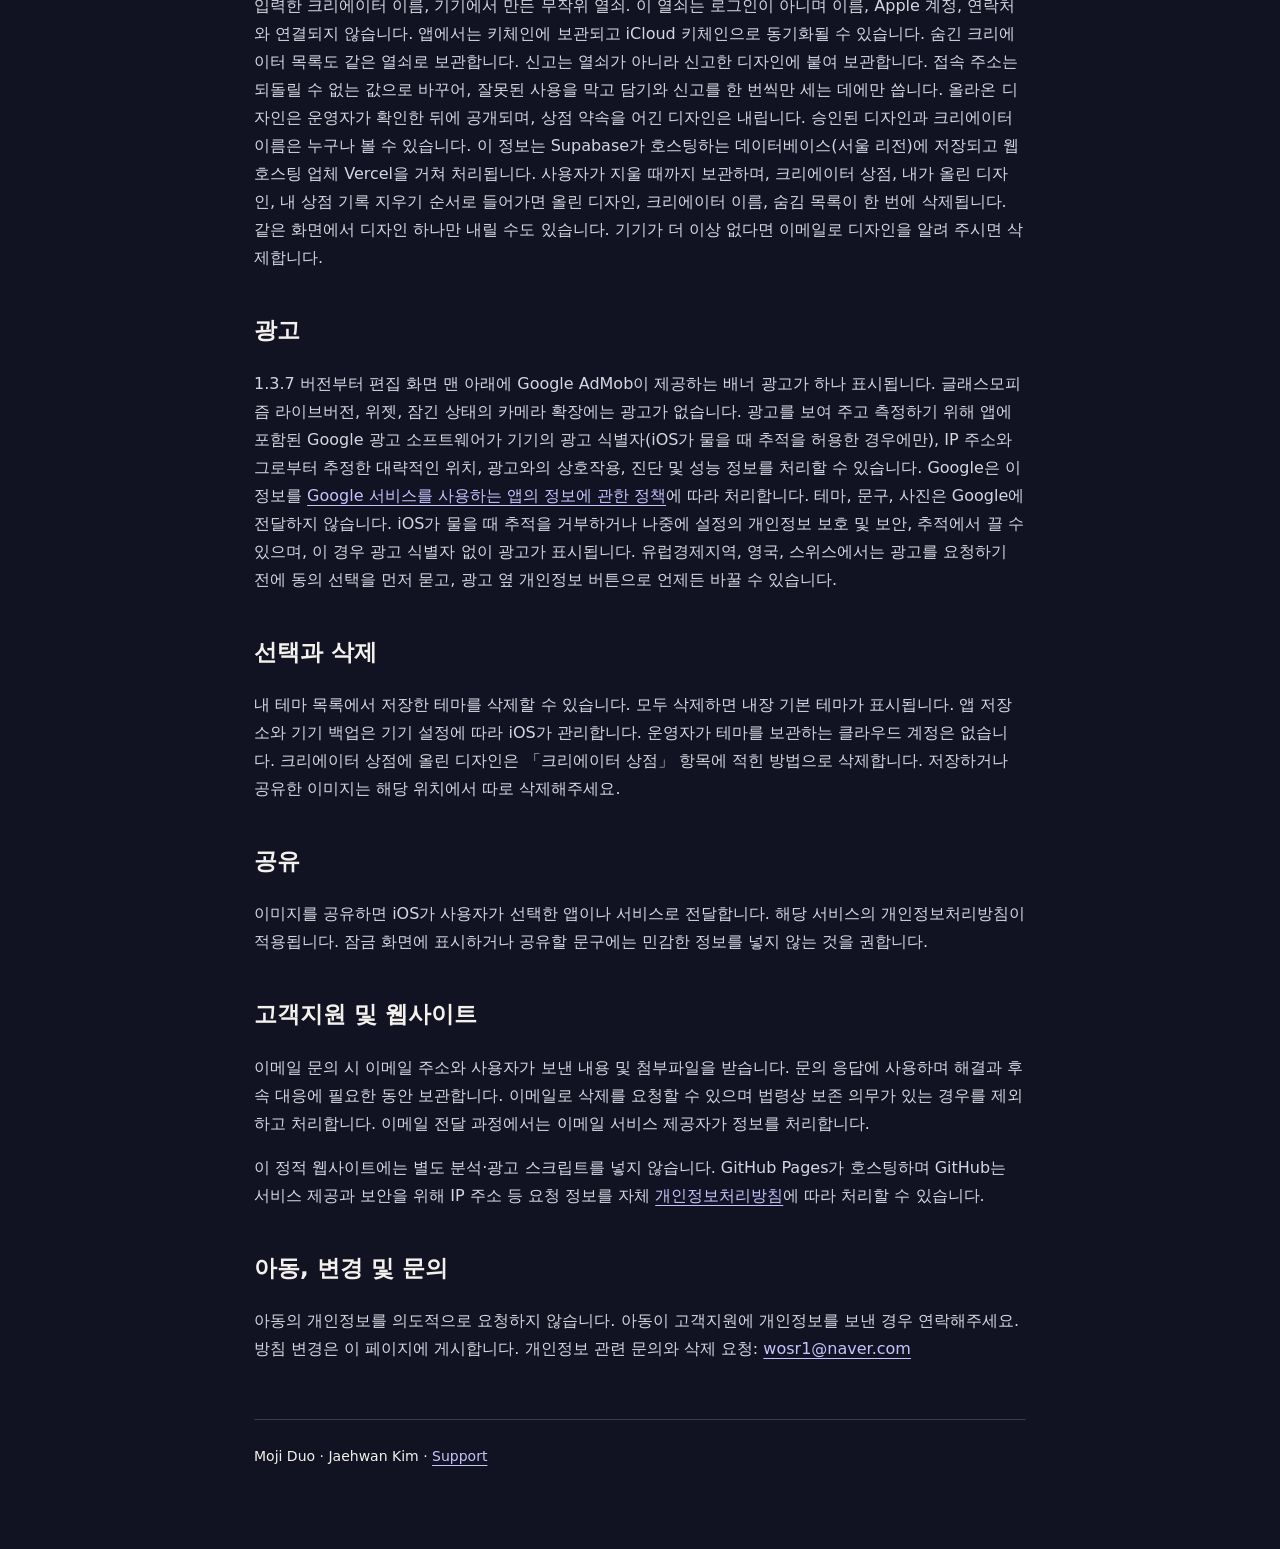
==== commit 28d7b0ee: "Describe the Creator Shop: what is sent when a design is shared, and how to delete it Co-Authored-By" ====
--- a/privacy-ko.html
+++ b/privacy-ko.html
@@ -1,10 +1,11 @@
 <!doctype html><html lang="ko"><meta charset="utf-8"><meta name="viewport" content="width=device-width, initial-scale=1"><meta name="description" content="Moji Duo support and privacy information."><title>개인정보처리방침 | 모지 듀오</title><link rel="stylesheet" href="style.css"><nav aria-label="Main"><a href="index.html">Moji Duo</a><a href="privacy.html">Privacy</a><a href="privacy-ko.html" lang="ko">개인정보처리방침</a></nav><header><img src="icon.png" alt="Moji Duo"><p class="tag">Personal Lock Screen themes</p></header><main><h1>개인정보처리방침</h1><p>모지 듀오의 운영자는 Jaehwan Kim입니다. 이 방침은 앱, 고객지원 문의, 이 웹사이트에 적용됩니다.</p>
-<h2>앱에서 처리하는 정보</h2><p>앱은 테마 이름, 문구, 선택한 심볼을 기기의 앱 공유 저장소에 저장하여 위젯과 함께 사용합니다. 앱에는 로그인, 운영자의 자체 분석 도구, 테마를 개발자 서버로 업로드하는 기능이 없습니다. 테마 정보를 판매하지 않으며, 테마·문구·사진은 광고에 사용하지 않습니다. 1.3.7 버전부터 편집 화면에 배너 광고가 하나 표시됩니다(아래 「광고」 참고). 홈 화면과 스탠바이 위젯을 위해 저장한 디자인의 그림도 같은 저장소에 만듭니다. 라이브 카메라의 화면 설정과 선택한 문구도 기기 안에 보관합니다.</p>
+<h2>앱에서 처리하는 정보</h2><p>앱은 테마 이름, 문구, 선택한 심볼을 기기의 앱 공유 저장소에 저장하여 위젯과 함께 사용합니다. 앱에는 로그인, 운영자의 자체 분석 도구, 테마를 개발자 서버로 업로드하는 기능이 없습니다. 선택해서 쓰는 크리에이터 상점만 예외입니다(아래 「크리에이터 상점」 참고). 테마 정보를 판매하지 않으며, 테마·문구·사진은 광고에 사용하지 않습니다. 1.3.7 버전부터 편집 화면에 배너 광고가 하나 표시됩니다(아래 「광고」 참고). 홈 화면과 스탠바이 위젯을 위해 저장한 디자인의 그림도 같은 저장소에 만듭니다. 라이브 카메라의 화면 설정과 선택한 문구도 기기 안에 보관합니다.</p>
 <h2>사진</h2><p>스티커나 배경으로 쓰려고 고른 사진은 iOS 사진 선택 창을 통해 그 사진만 앱에 전달되며, 기기의 앱 저장소에만 저장됩니다. 사진 배경 지우기는 기기 안에서 처리하며 사진을 외부로 보내지 않습니다. 「사진 앱에 저장」을 누르면 만든 배경화면 이미지를 사진 앱에 추가하며, 이때 사진 추가 권한만 사용하고 기존 사진을 읽지 않습니다. 내 스티커함에서 길게 눌러 고른 사진을 지울 수 있습니다.</p>
 <h2>카메라와 글래스모피즘 라이브버전</h2><p>글래스모피즘 라이브버전을 열거나 편집기에서 사진 찍기를 고르면 카메라 접근을 요청합니다. 라이브 기능은 후면 카메라 화면을 실시간으로 보여주며 사진·영상·소리를 녹화하거나 카메라 프레임을 파일로 저장하거나 서버에 보내지 않습니다. 프레임 보기와 하드웨어 촬영 버튼은 프레임을 메모리에서 화면에만 표시하며, 라이브로 돌아가거나 카메라 화면을 나가면 해제합니다. 라이브 기능은 마이크를 사용하지 않습니다. 잠긴 상태의 카메라 확장에는 화면 설정과 선택한 문구를 Apple의 기기 내 CameraCaptureIntent 컨텍스트로 전달합니다. 카메라 확장은 앱 공유 저장소 파일과 네트워크를 사용하지 않습니다. 이 기능은 별도의 카메라 화면으로 열리며 시스템 배경화면을 바꾸지 않습니다.</p>
-<h2>웹 편집기</h2><p>앱의 편집 화면은 모지 듀오 웹 주소(moji-duo.vercel.app)에서 불러오며, 인터넷이 없으면 앱에 들어 있는 사본을 씁니다. 디자인, 문구, 고른 사진은 이 서버로 보내지 않고 기기 안에만 저장합니다. 편집 화면을 불러올 때 호스팅 업체 Vercel이 서비스 제공과 보안을 위해 IP 주소 등 요청 정보를 자체 <a href="https://vercel.com/legal/privacy-policy">개인정보처리방침</a>에 따라 처리할 수 있습니다.</p>
+<h2>웹 편집기</h2><p>앱의 편집 화면은 모지 듀오 웹 주소(moji-duo.vercel.app)에서 불러오며, 인터넷이 없으면 앱에 들어 있는 사본을 씁니다. 디자인, 문구, 고른 사진은 이 서버로 보내지 않고 기기 안에만 저장합니다. 사용자가 크리에이터 상점에 직접 올린 디자인만 예외입니다. 편집 화면을 불러올 때 호스팅 업체 Vercel이 서비스 제공과 보안을 위해 IP 주소 등 요청 정보를 자체 <a href="https://vercel.com/legal/privacy-policy">개인정보처리방침</a>에 따라 처리할 수 있습니다.</p>
+<h2>크리에이터 상점</h2><p>크리에이터 상점은 웹 편집기의 선택 기능이며, 이 기능이 들어 있는 앱 버전에서도 보입니다. 다른 사람이 올린 디자인을 구경하고, 사본을 담고, 내 디자인을 올릴 수 있습니다. 구경하거나 사본을 담을 때는 요청 자체 말고는 아무것도 보내지 않습니다. 디자인을 올리면 운영자는 다음 정보를 받아 보관합니다: 그 디자인(기본 스티커, 문구, 손글씨, 색, 글꼴. 내 사진이 들어간 디자인은 올릴 수 없으므로 사진은 전송되지 않습니다), 입력한 크리에이터 이름, 기기에서 만든 무작위 열쇠. 이 열쇠는 로그인이 아니며 이름, Apple 계정, 연락처와 연결되지 않습니다. 앱에서는 키체인에 보관되고 iCloud 키체인으로 동기화될 수 있습니다. 숨긴 크리에이터 목록도 같은 열쇠로 보관합니다. 신고는 열쇠가 아니라 신고한 디자인에 붙여 보관합니다. 접속 주소는 되돌릴 수 없는 값으로 바꾸어, 잘못된 사용을 막고 담기와 신고를 한 번씩만 세는 데에만 씁니다. 올라온 디자인은 운영자가 확인한 뒤에 공개되며, 상점 약속을 어긴 디자인은 내립니다. 승인된 디자인과 크리에이터 이름은 누구나 볼 수 있습니다. 이 정보는 Supabase가 호스팅하는 데이터베이스(서울 리전)에 저장되고 웹 호스팅 업체 Vercel을 거쳐 처리됩니다. 사용자가 지울 때까지 보관하며, 크리에이터 상점, 내가 올린 디자인, 내 상점 기록 지우기 순서로 들어가면 올린 디자인, 크리에이터 이름, 숨김 목록이 한 번에 삭제됩니다. 같은 화면에서 디자인 하나만 내릴 수도 있습니다. 기기가 더 이상 없다면 이메일로 디자인을 알려 주시면 삭제합니다.</p>
 <h2>광고</h2><p>1.3.7 버전부터 편집 화면 맨 아래에 Google AdMob이 제공하는 배너 광고가 하나 표시됩니다. 글래스모피즘 라이브버전, 위젯, 잠긴 상태의 카메라 확장에는 광고가 없습니다. 광고를 보여 주고 측정하기 위해 앱에 포함된 Google 광고 소프트웨어가 기기의 광고 식별자(iOS가 물을 때 추적을 허용한 경우에만), IP 주소와 그로부터 추정한 대략적인 위치, 광고와의 상호작용, 진단 및 성능 정보를 처리할 수 있습니다. Google은 이 정보를 <a href="https://policies.google.com/technologies/partner-sites">Google 서비스를 사용하는 앱의 정보에 관한 정책</a>에 따라 처리합니다. 테마, 문구, 사진은 Google에 전달하지 않습니다. iOS가 물을 때 추적을 거부하거나 나중에 설정의 개인정보 보호 및 보안, 추적에서 끌 수 있으며, 이 경우 광고 식별자 없이 광고가 표시됩니다. 유럽경제지역, 영국, 스위스에서는 광고를 요청하기 전에 동의 선택을 먼저 묻고, 광고 옆 개인정보 버튼으로 언제든 바꿀 수 있습니다.</p>
-<h2>선택과 삭제</h2><p>내 테마 목록에서 저장한 테마를 삭제할 수 있습니다. 모두 삭제하면 내장 기본 테마가 표시됩니다. 앱 저장소와 기기 백업은 기기 설정에 따라 iOS가 관리합니다. 운영자가 테마를 보관하는 클라우드 계정은 없습니다. 저장하거나 공유한 이미지는 해당 위치에서 따로 삭제해주세요.</p>
+<h2>선택과 삭제</h2><p>내 테마 목록에서 저장한 테마를 삭제할 수 있습니다. 모두 삭제하면 내장 기본 테마가 표시됩니다. 앱 저장소와 기기 백업은 기기 설정에 따라 iOS가 관리합니다. 운영자가 테마를 보관하는 클라우드 계정은 없습니다. 크리에이터 상점에 올린 디자인은 「크리에이터 상점」 항목에 적힌 방법으로 삭제합니다. 저장하거나 공유한 이미지는 해당 위치에서 따로 삭제해주세요.</p>
 <h2>공유</h2><p>이미지를 공유하면 iOS가 사용자가 선택한 앱이나 서비스로 전달합니다. 해당 서비스의 개인정보처리방침이 적용됩니다. 잠금 화면에 표시하거나 공유할 문구에는 민감한 정보를 넣지 않는 것을 권합니다.</p>
 <h2>고객지원 및 웹사이트</h2><p>이메일 문의 시 이메일 주소와 사용자가 보낸 내용 및 첨부파일을 받습니다. 문의 응답에 사용하며 해결과 후속 대응에 필요한 동안 보관합니다. 이메일로 삭제를 요청할 수 있으며 법령상 보존 의무가 있는 경우를 제외하고 처리합니다. 이메일 전달 과정에서는 이메일 서비스 제공자가 정보를 처리합니다.</p><p>이 정적 웹사이트에는 별도 분석·광고 스크립트를 넣지 않습니다. GitHub Pages가 호스팅하며 GitHub는 서비스 제공과 보안을 위해 IP 주소 등 요청 정보를 자체 <a href="https://docs.github.com/en/site-policy/privacy-policies/github-general-privacy-statement">개인정보처리방침</a>에 따라 처리할 수 있습니다.</p>
 <h2>아동, 변경 및 문의</h2><p>아동의 개인정보를 의도적으로 요청하지 않습니다. 아동이 고객지원에 개인정보를 보낸 경우 연락해주세요. 방침 변경은 이 페이지에 게시합니다. 개인정보 관련 문의와 삭제 요청: <a href="mailto:wosr1@naver.com">wosr1@naver.com</a></p></main><footer>Moji Duo · Jaehwan Kim · <a href="mailto:wosr1@naver.com">Support</a></footer></html>
